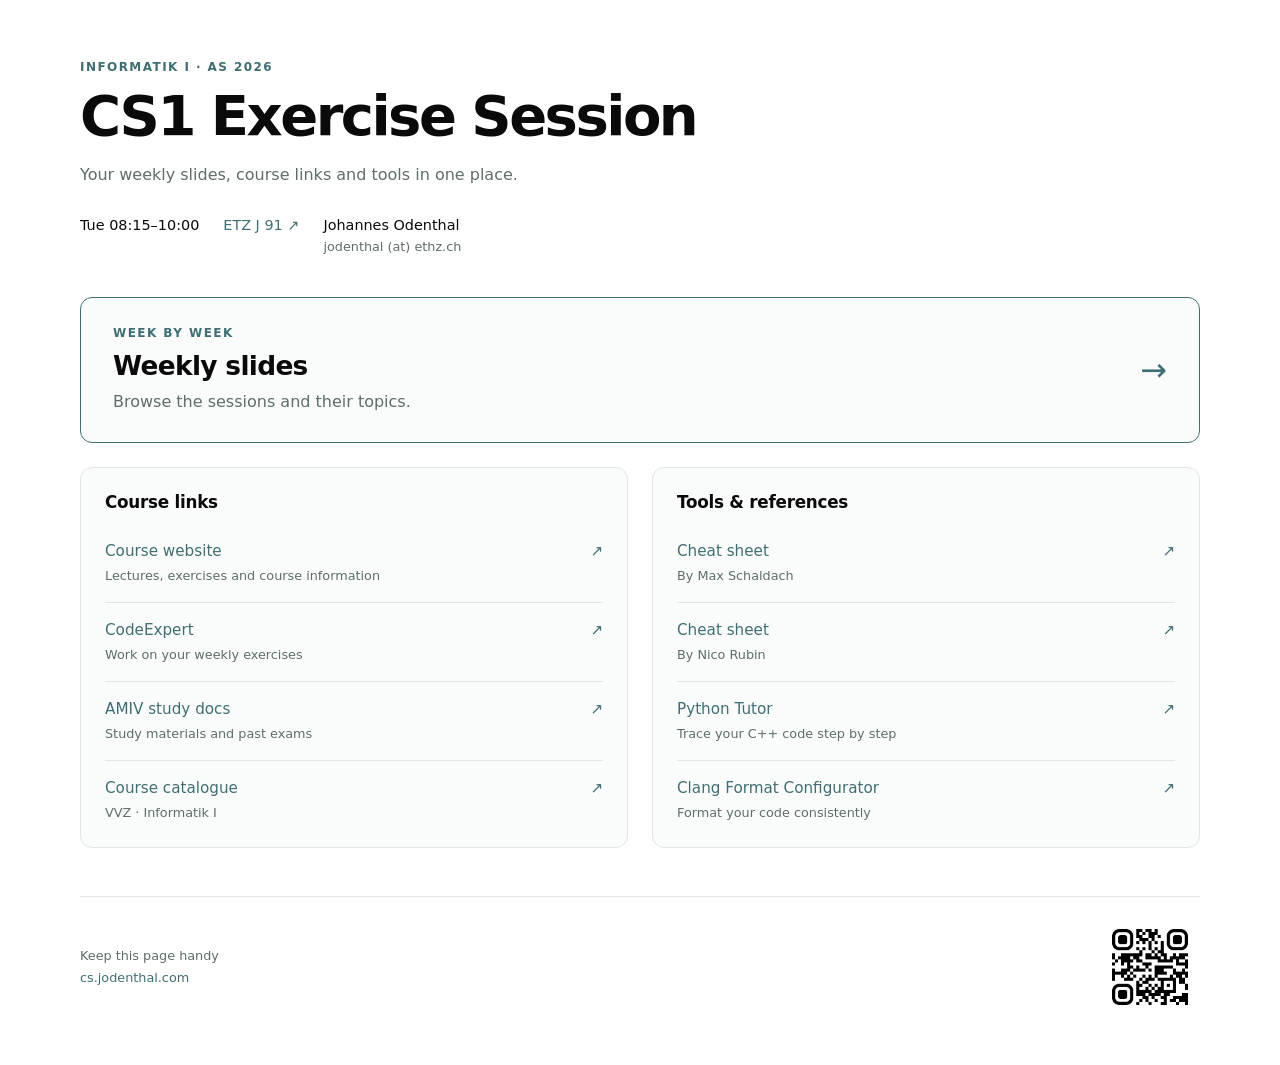
==== index.html @ a99f6c23 "Match homepage to slide gallery and open PDFs in new tabs" ====
<!doctype html>
<html lang="en">
  <head>
    <title>CS1 Exercise Session</title>
    <link href="./main.css" rel="stylesheet" />
    <meta charset="utf-8" />
    <meta name="viewport" content="width=device-width, initial-scale=1" />
    <meta name="robots" content="noindex, nofollow, noarchive" />
    <meta name="color-scheme" content="light dark" />
    <meta name="description" content="Slides, course links and tools for the Informatik I exercise sessions with Johannes Odenthal." />
    <link rel="icon" type="image/x-icon" href="./icon.ico" />
  </head>
  <body>
    <main class="container slides-container home-container">
      <header class="slides-header home-header">
        <p class="eyebrow">Informatik I · AS 2026</p>
        <h1>CS1 Exercise Session</h1>
        <p class="slides-intro">Your weekly slides, course links and tools in one place.</p>
        <div class="class-details" aria-label="Class information">
          <span>Tue 08:15–10:00</span>
          <a class="plain-link" href="https://ethz.ch/en/utils/location.html?building=ETZ&floor=J&room=91&lang=en" target="_blank" rel="noopener noreferrer">ETZ J 91 <span aria-hidden="true">↗</span></a>
          <span>Johannes Odenthal <span class="class-contact">jodenthal (at) ethz.ch</span></span>
        </div>
      </header>

      <a class="slides-feature" href="./slides.html">
        <div>
          <p class="eyebrow">Week by week</p>
          <h2>Weekly slides</h2>
          <p>Browse the sessions and their topics.</p>
        </div>
        <span class="feature-arrow" aria-hidden="true">→</span>
      </a>

      <div class="home-grid">
        <section class="resource-panel" aria-labelledby="course-heading">
          <h2 id="course-heading">Course links</h2>
          <ul class="resource-list">
            <li><a href="https://lec.inf.ethz.ch/mavt/informatik1/2026/" target="_blank" rel="noopener noreferrer"><span>Course website<small>Lectures, exercises and course information</small></span><span aria-hidden="true">↗</span></a></li>
            <li><a href="https://expert.ethz.ch/enrolled/AS26/mavt/exercises" target="_blank" rel="noopener noreferrer"><span>CodeExpert<small>Work on your weekly exercises</small></span><span aria-hidden="true">↗</span></a></li>
            <li><a href="https://exams.amiv.ethz.ch/category/informatikidmavt" target="_blank" rel="noopener noreferrer"><span>AMIV study docs<small>Study materials and past exams</small></span><span aria-hidden="true">↗</span></a></li>
            <li><a href="https://www.vvz.ethz.ch/Vorlesungsverzeichnis/lerneinheit.view?lang=en&semkez=2026W&ansicht=LEHRVERANSTALTUNGEN&lerneinheitId=202779&" target="_blank" rel="noopener noreferrer"><span>Course catalogue<small>VVZ · Informatik I</small></span><span aria-hidden="true">↗</span></a></li>
          </ul>
        </section>

        <section class="resource-panel" aria-labelledby="tools-heading">
          <h2 id="tools-heading">Tools &amp; references</h2>
          <ul class="resource-list">
            <li><a href="https://exams.amiv.ethz.ch/user/mschaldach/document/zf-informatik-i-max-schaldach" target="_blank" rel="noopener noreferrer"><span>Cheat sheet<small>By Max Schaldach</small></span><span aria-hidden="true">↗</span></a></li>
            <li><a href="https://exams.amiv.ethz.ch/user/nrubin/document/2024-hs-info-i-cheat-sheet" target="_blank" rel="noopener noreferrer"><span>Cheat sheet<small>By Nico Rubin</small></span><span aria-hidden="true">↗</span></a></li>
            <li><a href="http://pythontutor.com/cpp.html#mode=display" target="_blank" rel="noopener noreferrer"><span>Python Tutor<small>Trace your C++ code step by step</small></span><span aria-hidden="true">↗</span></a></li>
            <li><a href="https://clang-format-configurator.site" target="_blank" rel="noopener noreferrer"><span>Clang Format Configurator<small>Format your code consistently</small></span><span aria-hidden="true">↗</span></a></li>
          </ul>
        </section>
      </div>

      <footer class="slides-footer home-footer">
        <div>
          <p class="footer-label">Keep this page handy</p>
          <a href="https://cs.jodenthal.com" class="plain-link">cs.jodenthal.com</a>
        </div>
        <img class="site-qr" src="qr-code.png" alt="QR code for cs.jodenthal.com" width="88" height="88" />
      </footer>
    </main>
  </body>
</html>
---- main.css ----
:root {
    --font-color: #0a0a0a;
    --bg-color: #ffffff;
    --link-color: #3f6f73;
}

@media (prefers-color-scheme: dark) {
    :root {
        --font-color: #f5f5f5;
        --bg-color: #000000;
        --link-color: #6f9fa3;
    }
}

body {
    font-family:
        system-ui,
        -apple-system,
        "Segoe UI",
        Roboto,
        "Helvetica Neue",
        "Noto Sans",
        "Liberation Sans",
        Arial,
        sans-serif,
        "Apple Color Emoji",
        "Segoe UI Emoji",
        "Segoe UI Symbol",
        "Noto Color Emoji";
    background-color: var(--bg-color);
    color: var(--font-color);
}

h2 {
    margin-top: 2rem;
    margin-bottom: 1rem;
}

.container {
    max-width: 600px;
    margin: 5vw auto;
    padding: 0 0.5rem;
}

.contact-container {
    display: flex;
    flex-wrap: wrap;
    flex-direction: row;
}

.contact {
    div {
        padding-right: 0.25rem;

        &:not(:first-child)::before {
            content: "//";
        }
    }
    a,
    a:visited,
    a:hover,
    a:active {
        padding: 0.25rem;
        color: var(--link-color);
        text-decoration: none;
    }

    a:hover {
        color: var(--bg-color);
        background-color: var(--font-color);
    }
}

.cv {
    width: 100%;

    td {
        vertical-align: top;
        padding-bottom: 0.5rem;
    }

    tr > td:first-child {
        width: 6ch;
    }
    tr > td:nth-child(2) {
    }

    .cv-comp {
        font-weight: bold;
    }

    a,
    a:visited,
    a:hover,
    a:active,
    a:hover {
        color: inherit;
        text-decoration: inherit;
    }
}

.link-container {
    display: flex;
    flex-wrap: wrap;
    flex-direction: column;
    gap: 0.75rem;
}

.link {
    a,
    a:visited,
    a:hover,
    a:active {
        padding: 0.25rem;
        color: inherit;
        text-decoration: none;
    }

    a:hover {
        color: var(--bg-color);
        background-color: var(--font-color);
    }
}

.plain-link,
.plain-link:visited {
  color: var(--link-color);
  text-decoration: none;
}

.plain-link:hover {
  color: #28565a;
}

img {
  width: 50%;
  height: auto;
  display: block;
}

/* Weekly slides: the same quiet typography and teal accent, with room to browse. */
:root {
  --card-border: #dfe6e5;
  --muted-color: #5f6d6b;
  --card-background: #fafcfb;
}

@media (prefers-color-scheme: dark) {
  :root {
    --card-border: #293332;
    --muted-color: #a2b1af;
    --card-background: #0b100f;
  }
}

.weekly-slides-link {
  display: flex;
  flex-wrap: wrap;
  align-items: baseline;
  gap: 0.4rem 1rem;
}

.link-caption {
  color: var(--muted-color);
  font-size: 0.875rem;
}

.slides-container {
  max-width: 1120px;
  padding: 0 1.25rem;
  margin: 3rem auto;
}

.back-link {
  font-size: 0.9rem;
}

.slides-header {
  margin: 3.75rem 0 2.5rem;
}

.eyebrow {
  margin: 0 0 0.75rem;
  color: var(--link-color);
  font-size: 0.75rem;
  font-weight: 650;
  letter-spacing: 0.12em;
  text-transform: uppercase;
}

.slides-header h1 {
  margin: 0 0 0.9rem;
  font-size: clamp(2.2rem, 5vw, 3.5rem);
  line-height: 1.08;
  letter-spacing: -0.045em;
}

.slides-intro {
  max-width: 39rem;
  color: var(--muted-color);
  line-height: 1.6;
}

.slides-grid {
  display: grid;
  grid-template-columns: repeat(3, minmax(0, 1fr));
  gap: 2rem 1.5rem;
  margin: 0;
  padding: 0;
  list-style: none;
}

.slide-card {
  min-width: 0;
  overflow: hidden;
  border: 1px solid var(--card-border);
  border-radius: 12px;
  background: var(--card-background);
}

.slide-preview {
  display: block;
  position: relative;
  overflow: hidden;
  border-bottom: 1px solid var(--card-border);
  background: #fff;
  color: var(--link-color);
}

.slide-preview img {
  display: block;
  width: 100%;
  height: auto;
  aspect-ratio: 16 / 9;
  object-fit: contain;
  transition: transform 180ms ease;
}

.preview-hint {
  position: absolute;
  right: 0.7rem;
  bottom: 0.7rem;
  padding: 0.4rem 0.6rem;
  border-radius: 5px;
  background: var(--bg-color);
  color: var(--font-color);
  font-size: 0.75rem;
  opacity: 0;
  transition: opacity 180ms ease;
}

.slide-preview:hover img {
  transform: scale(1.025);
}

.slide-preview:hover .preview-hint,
.slide-preview:focus-visible .preview-hint {
  opacity: 1;
}

a:focus-visible {
  outline: 3px solid var(--link-color);
  outline-offset: 4px;
}

.slide-preview:focus-visible {
  outline-offset: -4px;
}

.slide-details {
  padding: 1.25rem 1.3rem 1.5rem;
}

.slide-details h2 {
  margin: 0 0 0.65rem;
  font-size: 1.05rem;
  letter-spacing: -0.015em;
}

.slide-topics {
  margin: 0;
  padding: 0;
  list-style: none;
  color: var(--muted-color);
  font-size: 0.9rem;
  line-height: 1.75;
}

.slides-footer {
  margin-top: 3rem;
  padding-top: 1.25rem;
  border-top: 1px solid var(--card-border);
  color: var(--muted-color);
  font-size: 0.8rem;
}

@media (max-width: 850px) {
  .slides-grid { grid-template-columns: repeat(2, minmax(0, 1fr)); }
}

@media (max-width: 540px) {
  .slides-container { margin-top: 1.75rem; }
  .slides-header { margin: 2.5rem 0 2rem; }
  .slides-grid { grid-template-columns: minmax(0, 1fr); gap: 1.5rem; }
}

@media (prefers-reduced-motion: reduce) {
  .slide-preview img, .preview-hint { transition: none; }
}

/* Home shares the gallery's typography, surfaces and responsive spacing. */
.home-header { margin-top: 3.75rem; }
.home-container .plain-link:hover {
  color: var(--link-color);
  text-decoration: underline;
  text-underline-offset: 0.2em;
}

.class-details {
  display: flex;
  flex-wrap: wrap;
  align-items: baseline;
  gap: 0.65rem 1.5rem;
  margin-top: 1.6rem;
  font-size: 0.9rem;
  line-height: 1.6;
}

.class-contact {
  display: block;
  color: var(--muted-color);
  font-size: 0.8rem;
  overflow-wrap: anywhere;
}

.slides-feature {
  display: flex;
  align-items: center;
  justify-content: space-between;
  gap: 1.5rem;
  margin-bottom: 1.5rem;
  padding: 1.75rem 2rem;
  border: 1px solid var(--link-color);
  border-radius: 12px;
  background: var(--card-background);
  color: var(--font-color);
  text-decoration: none;
}

.slides-feature .eyebrow { margin-bottom: 0.6rem; }
.slides-feature h2 { margin: 0; font-size: 1.65rem; letter-spacing: -0.025em; }
.slides-feature p:last-child { margin: 0.55rem 0 0; color: var(--muted-color); line-height: 1.5; }
.feature-arrow { color: var(--link-color); font-size: 2rem; }
.slides-feature:hover { background: color-mix(in srgb, var(--link-color) 7%, var(--card-background)); }

.home-grid {
  display: grid;
  grid-template-columns: repeat(2, minmax(0, 1fr));
  gap: 1.5rem;
}

.resource-panel {
  min-width: 0;
  padding: 1.5rem;
  border: 1px solid var(--card-border);
  border-radius: 12px;
  background: var(--card-background);
}

.resource-panel h2 { margin: 0 0 0.75rem; font-size: 1.05rem; letter-spacing: -0.015em; }
.resource-list { margin: 0; padding: 0; list-style: none; }
.resource-list li + li { border-top: 1px solid var(--card-border); }

.resource-list a {
  display: flex;
  align-items: baseline;
  justify-content: space-between;
  gap: 1rem;
  padding: 1rem 0;
  color: var(--link-color);
  text-decoration: none;
  font-size: 0.95rem;
  line-height: 1.5;
  overflow-wrap: anywhere;
}

.resource-list a:hover { text-decoration: underline; text-underline-offset: 0.2em; }
.resource-list small { display: block; margin-top: 0.25rem; color: var(--muted-color); font-size: 0.8rem; }
.resource-list li:last-child a { padding-bottom: 0; }
.home-footer { display: flex; align-items: center; justify-content: space-between; gap: 1.5rem; }
.footer-label { margin: 0 0 0.45rem; color: var(--muted-color); }
.home-footer .site-qr { width: 88px; height: 88px; flex-shrink: 0; padding: 6px; border-radius: 6px; background: #fff; }

@media (max-width: 700px) {
  .home-grid { grid-template-columns: minmax(0, 1fr); }
}

@media (max-width: 540px) {
  .home-header { margin-top: 2.5rem; }
  .class-details { gap: 0.6rem 1.1rem; }
  .slides-feature { padding: 1.4rem; }
  .resource-panel { padding: 1.25rem; }
}
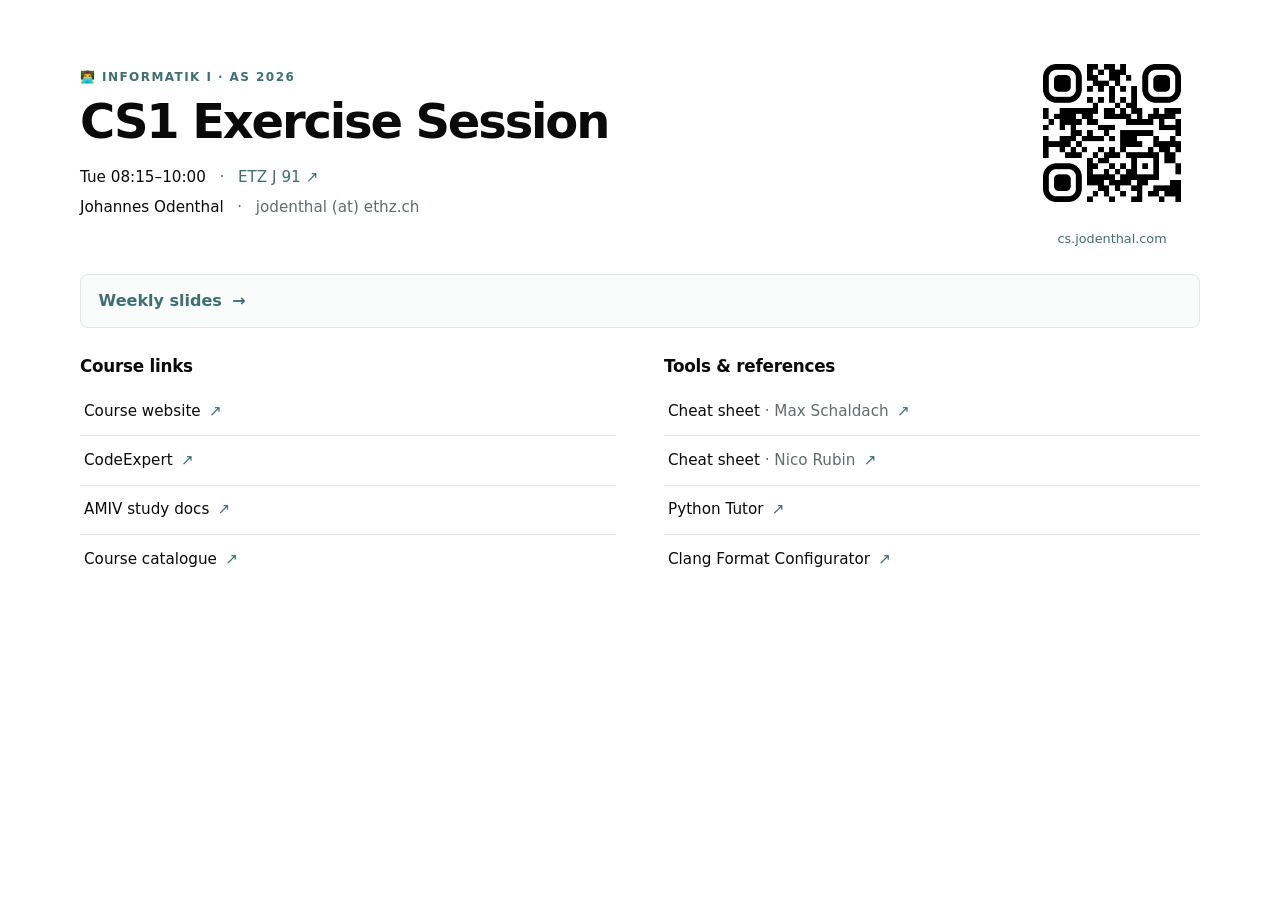
==== commit 34f846c7: "Simplify homepage layout and move QR into desktop header" ====
--- a/index.html
+++ b/index.html
@@ -2,7 +2,7 @@
 <html lang="en">
   <head>
     <title>CS1 Exercise Session</title>
-    <link href="./main.css" rel="stylesheet" />
+    <link href="./main.css?v=20261027-compact" rel="stylesheet" />
     <meta charset="utf-8" />
     <meta name="viewport" content="width=device-width, initial-scale=1" />
     <meta name="robots" content="noindex, nofollow, noarchive" />
@@ -13,54 +13,43 @@
   <body>
     <main class="container slides-container home-container">
       <header class="slides-header home-header">
-        <p class="eyebrow">Informatik I · AS 2026</p>
+        <p class="eyebrow"><span aria-hidden="true">👨‍💻</span> Informatik I · AS 2026</p>
         <h1>CS1 Exercise Session</h1>
-        <p class="slides-intro">Your weekly slides, course links and tools in one place.</p>
         <div class="class-details" aria-label="Class information">
-          <span>Tue 08:15–10:00</span>
-          <a class="plain-link" href="https://ethz.ch/en/utils/location.html?building=ETZ&floor=J&room=91&lang=en" target="_blank" rel="noopener noreferrer">ETZ J 91 <span aria-hidden="true">↗</span></a>
-          <span>Johannes Odenthal <span class="class-contact">jodenthal (at) ethz.ch</span></span>
+          <p>Tue 08:15–10:00 <span class="metadata-separator" aria-hidden="true">·</span> <a class="plain-link" href="https://ethz.ch/en/utils/location.html?building=ETZ&floor=J&room=91&lang=en" target="_blank" rel="noopener noreferrer">ETZ J 91 <span aria-hidden="true">↗</span></a></p>
+          <p>Johannes Odenthal <span class="metadata-separator" aria-hidden="true">·</span> <span class="class-contact">jodenthal (at) ethz.ch</span></p>
         </div>
       </header>
 
-      <a class="slides-feature" href="./slides.html">
-        <div>
-          <p class="eyebrow">Week by week</p>
-          <h2>Weekly slides</h2>
-          <p>Browse the sessions and their topics.</p>
-        </div>
-        <span class="feature-arrow" aria-hidden="true">→</span>
-      </a>
+      <figure class="home-qr">
+        <img class="site-qr" src="qr-code.png" alt="QR code for cs.jodenthal.com" width="160" height="160" />
+        <figcaption><a href="https://cs.jodenthal.com" class="plain-link">cs.jodenthal.com</a></figcaption>
+      </figure>
+
+      <a class="slides-feature" href="./slides.html">Weekly slides <span aria-hidden="true">→</span></a>
 
       <div class="home-grid">
         <section class="resource-panel" aria-labelledby="course-heading">
           <h2 id="course-heading">Course links</h2>
           <ul class="resource-list">
-            <li><a href="https://lec.inf.ethz.ch/mavt/informatik1/2026/" target="_blank" rel="noopener noreferrer"><span>Course website<small>Lectures, exercises and course information</small></span><span aria-hidden="true">↗</span></a></li>
-            <li><a href="https://expert.ethz.ch/enrolled/AS26/mavt/exercises" target="_blank" rel="noopener noreferrer"><span>CodeExpert<small>Work on your weekly exercises</small></span><span aria-hidden="true">↗</span></a></li>
-            <li><a href="https://exams.amiv.ethz.ch/category/informatikidmavt" target="_blank" rel="noopener noreferrer"><span>AMIV study docs<small>Study materials and past exams</small></span><span aria-hidden="true">↗</span></a></li>
-            <li><a href="https://www.vvz.ethz.ch/Vorlesungsverzeichnis/lerneinheit.view?lang=en&semkez=2026W&ansicht=LEHRVERANSTALTUNGEN&lerneinheitId=202779&" target="_blank" rel="noopener noreferrer"><span>Course catalogue<small>VVZ · Informatik I</small></span><span aria-hidden="true">↗</span></a></li>
+            <li><a href="https://lec.inf.ethz.ch/mavt/informatik1/2026/" target="_blank" rel="noopener noreferrer"><span>Course website</span><span aria-hidden="true">↗</span></a></li>
+            <li><a href="https://expert.ethz.ch/enrolled/AS26/mavt/exercises" target="_blank" rel="noopener noreferrer"><span>CodeExpert</span><span aria-hidden="true">↗</span></a></li>
+            <li><a href="https://exams.amiv.ethz.ch/category/informatikidmavt" target="_blank" rel="noopener noreferrer"><span>AMIV study docs</span><span aria-hidden="true">↗</span></a></li>
+            <li><a href="https://www.vvz.ethz.ch/Vorlesungsverzeichnis/lerneinheit.view?lang=en&semkez=2026W&ansicht=LEHRVERANSTALTUNGEN&lerneinheitId=202779&" target="_blank" rel="noopener noreferrer"><span>Course catalogue</span><span aria-hidden="true">↗</span></a></li>
           </ul>
         </section>
 
         <section class="resource-panel" aria-labelledby="tools-heading">
           <h2 id="tools-heading">Tools &amp; references</h2>
           <ul class="resource-list">
-            <li><a href="https://exams.amiv.ethz.ch/user/mschaldach/document/zf-informatik-i-max-schaldach" target="_blank" rel="noopener noreferrer"><span>Cheat sheet<small>By Max Schaldach</small></span><span aria-hidden="true">↗</span></a></li>
-            <li><a href="https://exams.amiv.ethz.ch/user/nrubin/document/2024-hs-info-i-cheat-sheet" target="_blank" rel="noopener noreferrer"><span>Cheat sheet<small>By Nico Rubin</small></span><span aria-hidden="true">↗</span></a></li>
-            <li><a href="http://pythontutor.com/cpp.html#mode=display" target="_blank" rel="noopener noreferrer"><span>Python Tutor<small>Trace your C++ code step by step</small></span><span aria-hidden="true">↗</span></a></li>
-            <li><a href="https://clang-format-configurator.site" target="_blank" rel="noopener noreferrer"><span>Clang Format Configurator<small>Format your code consistently</small></span><span aria-hidden="true">↗</span></a></li>
+            <li><a href="https://exams.amiv.ethz.ch/user/mschaldach/document/zf-informatik-i-max-schaldach" target="_blank" rel="noopener noreferrer"><span>Cheat sheet <span class="resource-author">· Max Schaldach</span></span><span aria-hidden="true">↗</span></a></li>
+            <li><a href="https://exams.amiv.ethz.ch/user/nrubin/document/2024-hs-info-i-cheat-sheet" target="_blank" rel="noopener noreferrer"><span>Cheat sheet <span class="resource-author">· Nico Rubin</span></span><span aria-hidden="true">↗</span></a></li>
+            <li><a href="http://pythontutor.com/cpp.html#mode=display" target="_blank" rel="noopener noreferrer"><span>Python Tutor</span><span aria-hidden="true">↗</span></a></li>
+            <li><a href="https://clang-format-configurator.site" target="_blank" rel="noopener noreferrer"><span>Clang Format Configurator</span><span aria-hidden="true">↗</span></a></li>
           </ul>
         </section>
       </div>
 
-      <footer class="slides-footer home-footer">
-        <div>
-          <p class="footer-label">Keep this page handy</p>
-          <a href="https://cs.jodenthal.com" class="plain-link">cs.jodenthal.com</a>
-        </div>
-        <img class="site-qr" src="qr-code.png" alt="QR code for cs.jodenthal.com" width="88" height="88" />
-      </footer>
     </main>
   </body>
 </html>
--- a/main.css
+++ b/main.css
@@ -308,96 +308,71 @@
   .slide-preview img, .preview-hint { transition: none; }
 }
 
-/* Home shares the gallery's typography, surfaces and responsive spacing. */
-.home-header { margin-top: 3.75rem; }
-.home-container .plain-link:hover {
-  color: var(--link-color);
-  text-decoration: underline;
-  text-underline-offset: 0.2em;
-}
-
-.class-details {
-  display: flex;
-  flex-wrap: wrap;
-  align-items: baseline;
-  gap: 0.65rem 1.5rem;
-  margin-top: 1.6rem;
-  font-size: 0.9rem;
-  line-height: 1.6;
-}
-
-.class-contact {
-  display: block;
-  color: var(--muted-color);
-  font-size: 0.8rem;
-  overflow-wrap: anywhere;
-}
+/* Compact home: explicit metadata, quiet links and a desktop QR alongside the title. */
+.home-container {
+  display: grid;
+  grid-template-columns: minmax(0, 1fr) 180px;
+  grid-template-areas: "header qr" "slides slides" "resources resources";
+  column-gap: 2.5rem;
+  row-gap: 1.75rem;
+  margin: clamp(1.5rem, 5vh, 3rem) auto;
+}
+
+.home-header { grid-area: header; margin: 0; align-self: center; min-width: 0; }
+.home-header h1 { font-size: clamp(2rem, 4vw, 3rem); margin-bottom: 1.1rem; }
+.home-container .plain-link:hover { color: var(--link-color); text-decoration: underline; text-underline-offset: 0.2em; }
+.class-details { font-size: 0.95rem; line-height: 1.7; }
+.class-details p { margin: 0.25rem 0 0; }
+.metadata-separator { margin: 0 0.55rem; color: var(--muted-color); }
+.class-contact { color: var(--muted-color); }
+
+.home-qr { grid-area: qr; justify-self: end; margin: 0; text-align: center; }
+.home-qr .site-qr { width: 160px; height: 160px; padding: 8px; border-radius: 8px; background: #fff; }
+.home-qr figcaption { margin-top: 0.6rem; font-size: 0.8rem; }
 
 .slides-feature {
+  grid-area: slides;
   display: flex;
   align-items: center;
-  justify-content: space-between;
-  gap: 1.5rem;
-  margin-bottom: 1.5rem;
-  padding: 1.75rem 2rem;
-  border: 1px solid var(--link-color);
-  border-radius: 12px;
+  gap: 0.65rem;
+  padding: 0.9rem 1.1rem;
+  border: 1px solid var(--card-border);
+  border-radius: 8px;
   background: var(--card-background);
-  color: var(--font-color);
+  color: var(--link-color);
   text-decoration: none;
-}
-
-.slides-feature .eyebrow { margin-bottom: 0.6rem; }
-.slides-feature h2 { margin: 0; font-size: 1.65rem; letter-spacing: -0.025em; }
-.slides-feature p:last-child { margin: 0.55rem 0 0; color: var(--muted-color); line-height: 1.5; }
-.feature-arrow { color: var(--link-color); font-size: 2rem; }
-.slides-feature:hover { background: color-mix(in srgb, var(--link-color) 7%, var(--card-background)); }
-
-.home-grid {
-  display: grid;
-  grid-template-columns: repeat(2, minmax(0, 1fr));
-  gap: 1.5rem;
-}
-
-.resource-panel {
-  min-width: 0;
-  padding: 1.5rem;
-  border: 1px solid var(--card-border);
-  border-radius: 12px;
-  background: var(--card-background);
-}
-
-.resource-panel h2 { margin: 0 0 0.75rem; font-size: 1.05rem; letter-spacing: -0.015em; }
+  font-size: 1rem;
+  font-weight: 600;
+  line-height: 1.5;
+}
+
+.slides-feature:hover { border-color: var(--link-color); }
+.home-grid { grid-area: resources; display: grid; grid-template-columns: repeat(2, minmax(0, 1fr)); gap: 3rem; }
+.resource-panel { min-width: 0; }
+.resource-panel h2 { margin: 0 0 0.65rem; font-size: 1.05rem; letter-spacing: -0.015em; }
 .resource-list { margin: 0; padding: 0; list-style: none; }
 .resource-list li + li { border-top: 1px solid var(--card-border); }
-
 .resource-list a {
   display: flex;
   align-items: baseline;
-  justify-content: space-between;
-  gap: 1rem;
-  padding: 1rem 0;
-  color: var(--link-color);
+  gap: 0.5rem;
+  padding: 0.8rem 0.25rem;
+  border-radius: 4px;
+  color: var(--font-color);
   text-decoration: none;
   font-size: 0.95rem;
   line-height: 1.5;
-  overflow-wrap: anywhere;
-}
-
-.resource-list a:hover { text-decoration: underline; text-underline-offset: 0.2em; }
-.resource-list small { display: block; margin-top: 0.25rem; color: var(--muted-color); font-size: 0.8rem; }
-.resource-list li:last-child a { padding-bottom: 0; }
-.home-footer { display: flex; align-items: center; justify-content: space-between; gap: 1.5rem; }
-.footer-label { margin: 0 0 0.45rem; color: var(--muted-color); }
-.home-footer .site-qr { width: 88px; height: 88px; flex-shrink: 0; padding: 6px; border-radius: 6px; background: #fff; }
+}
+.resource-list a > span:first-child { min-width: 0; overflow-wrap: anywhere; }
+.resource-list a > span:last-child { flex-shrink: 0; color: var(--link-color); }
+.resource-list a:hover { color: var(--link-color); background: var(--card-background); }
+.resource-author { color: var(--muted-color); }
 
 @media (max-width: 700px) {
-  .home-grid { grid-template-columns: minmax(0, 1fr); }
-}
-
-@media (max-width: 540px) {
-  .home-header { margin-top: 2.5rem; }
-  .class-details { gap: 0.6rem 1.1rem; }
-  .slides-feature { padding: 1.4rem; }
-  .resource-panel { padding: 1.25rem; }
-}
+  .home-container { grid-template-columns: minmax(0, 1fr); grid-template-areas: "header" "slides" "resources" "qr"; gap: 1.75rem; }
+  .home-grid { grid-template-columns: minmax(0, 1fr); gap: 1.75rem; }
+  .home-qr { justify-self: start; margin-top: 0.5rem; }
+  .home-header h1 { font-size: clamp(2rem, 7vw, 2.75rem); }
+  .class-details { font-size: 0.875rem; }
+  .metadata-separator { margin: 0 0.25rem; }
+}
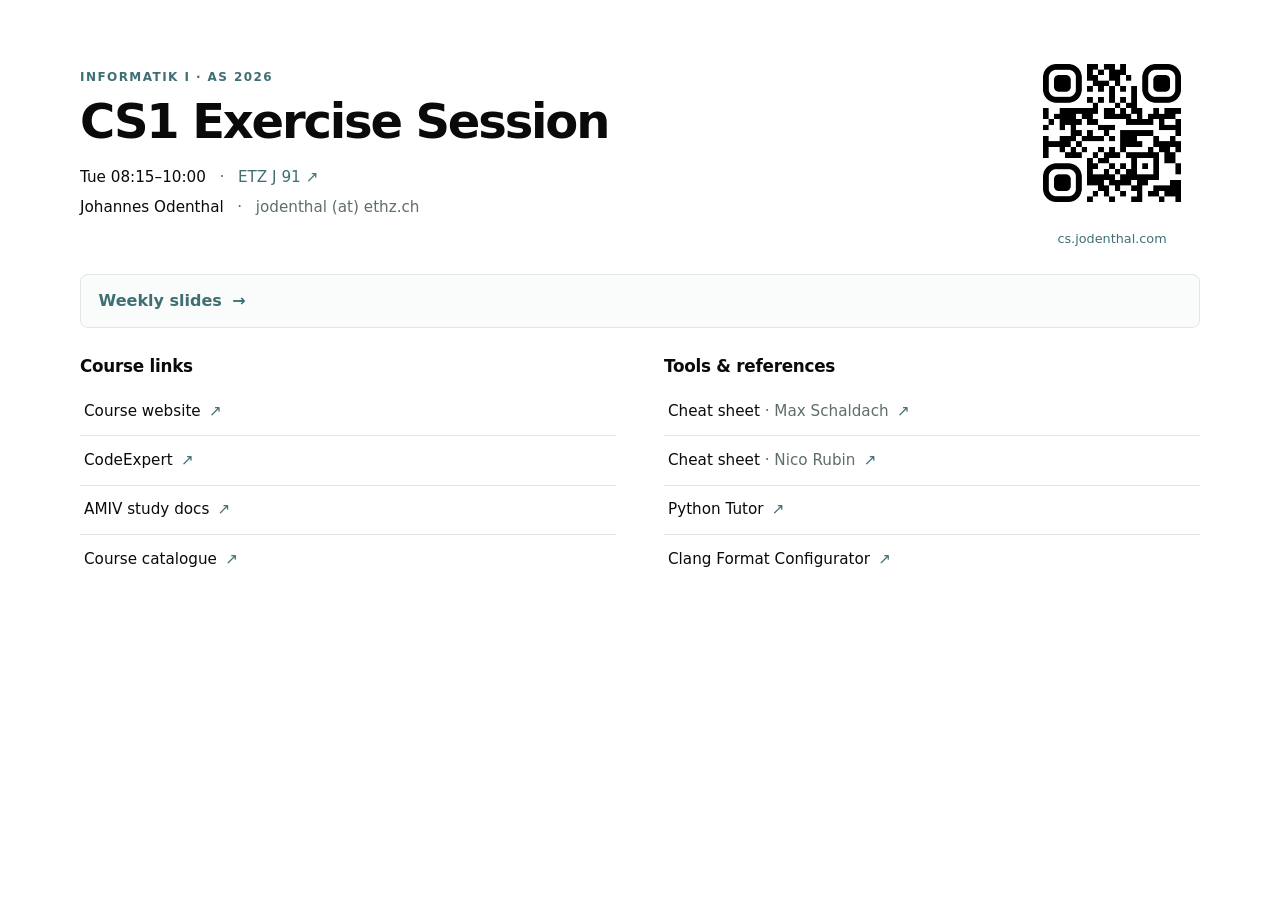
==== commit 65203a90: "Remove emoji from homepage overtitle" ====
--- a/index.html
+++ b/index.html
@@ -13,7 +13,7 @@
   <body>
     <main class="container slides-container home-container">
       <header class="slides-header home-header">
-        <p class="eyebrow"><span aria-hidden="true">👨‍💻</span> Informatik I · AS 2026</p>
+        <p class="eyebrow">Informatik I · AS 2026</p>
         <h1>CS1 Exercise Session</h1>
         <div class="class-details" aria-label="Class information">
           <p>Tue 08:15–10:00 <span class="metadata-separator" aria-hidden="true">·</span> <a class="plain-link" href="https://ethz.ch/en/utils/location.html?building=ETZ&floor=J&room=91&lang=en" target="_blank" rel="noopener noreferrer">ETZ J 91 <span aria-hidden="true">↗</span></a></p>
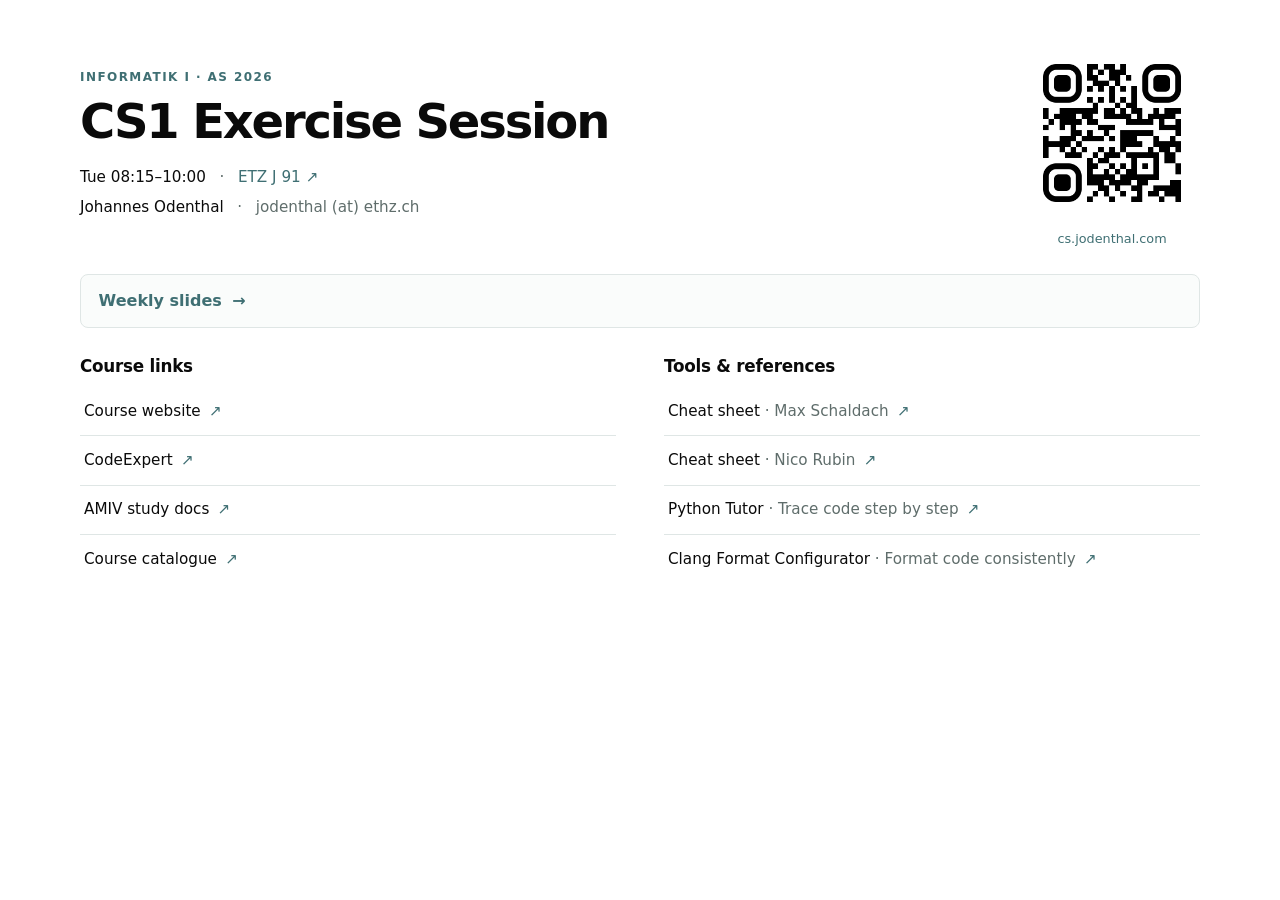
==== commit 4f82746d: "Explain the purpose of tracing and formatting tools" ====
--- a/index.html
+++ b/index.html
@@ -2,7 +2,7 @@
 <html lang="en">
   <head>
     <title>CS1 Exercise Session</title>
-    <link href="./main.css?v=20261027-compact" rel="stylesheet" />
+    <link href="./main.css?v=20261027-contact" rel="stylesheet" />
     <meta charset="utf-8" />
     <meta name="viewport" content="width=device-width, initial-scale=1" />
     <meta name="robots" content="noindex, nofollow, noarchive" />
@@ -17,7 +17,7 @@
         <h1>CS1 Exercise Session</h1>
         <div class="class-details" aria-label="Class information">
           <p>Tue 08:15–10:00 <span class="metadata-separator" aria-hidden="true">·</span> <a class="plain-link" href="https://ethz.ch/en/utils/location.html?building=ETZ&floor=J&room=91&lang=en" target="_blank" rel="noopener noreferrer">ETZ J 91 <span aria-hidden="true">↗</span></a></p>
-          <p>Johannes Odenthal <span class="metadata-separator" aria-hidden="true">·</span> <span class="class-contact">jodenthal (at) ethz.ch</span></p>
+          <p class="contact-line">Johannes Odenthal <span class="metadata-separator" aria-hidden="true">·</span> <span class="class-contact">jodenthal (at) ethz.ch</span></p>
         </div>
       </header>
 
@@ -44,8 +44,8 @@
           <ul class="resource-list">
             <li><a href="https://exams.amiv.ethz.ch/user/mschaldach/document/zf-informatik-i-max-schaldach" target="_blank" rel="noopener noreferrer"><span>Cheat sheet <span class="resource-author">· Max Schaldach</span></span><span aria-hidden="true">↗</span></a></li>
             <li><a href="https://exams.amiv.ethz.ch/user/nrubin/document/2024-hs-info-i-cheat-sheet" target="_blank" rel="noopener noreferrer"><span>Cheat sheet <span class="resource-author">· Nico Rubin</span></span><span aria-hidden="true">↗</span></a></li>
-            <li><a href="http://pythontutor.com/cpp.html#mode=display" target="_blank" rel="noopener noreferrer"><span>Python Tutor</span><span aria-hidden="true">↗</span></a></li>
-            <li><a href="https://clang-format-configurator.site" target="_blank" rel="noopener noreferrer"><span>Clang Format Configurator</span><span aria-hidden="true">↗</span></a></li>
+            <li><a href="http://pythontutor.com/cpp.html#mode=display" target="_blank" rel="noopener noreferrer"><span>Python Tutor <span class="resource-author">· Trace code step by step</span></span><span aria-hidden="true">↗</span></a></li>
+            <li><a href="https://clang-format-configurator.site" target="_blank" rel="noopener noreferrer"><span>Clang Format Configurator <span class="resource-author">· Format code consistently</span></span><span aria-hidden="true">↗</span></a></li>
           </ul>
         </section>
       </div>
--- a/main.css
+++ b/main.css
@@ -324,7 +324,8 @@
 .class-details { font-size: 0.95rem; line-height: 1.7; }
 .class-details p { margin: 0.25rem 0 0; }
 .metadata-separator { margin: 0 0.55rem; color: var(--muted-color); }
-.class-contact { color: var(--muted-color); }
+.contact-line { white-space: nowrap; }
+.class-contact { display: inline; color: var(--muted-color); }
 
 .home-qr { grid-area: qr; justify-self: end; margin: 0; text-align: center; }
 .home-qr .site-qr { width: 160px; height: 160px; padding: 8px; border-radius: 8px; background: #fff; }
@@ -374,5 +375,6 @@
   .home-qr { justify-self: start; margin-top: 0.5rem; }
   .home-header h1 { font-size: clamp(2rem, 7vw, 2.75rem); }
   .class-details { font-size: 0.875rem; }
+  .contact-line { font-size: clamp(0.7rem, 3.5vw, 0.875rem); }
   .metadata-separator { margin: 0 0.25rem; }
 }
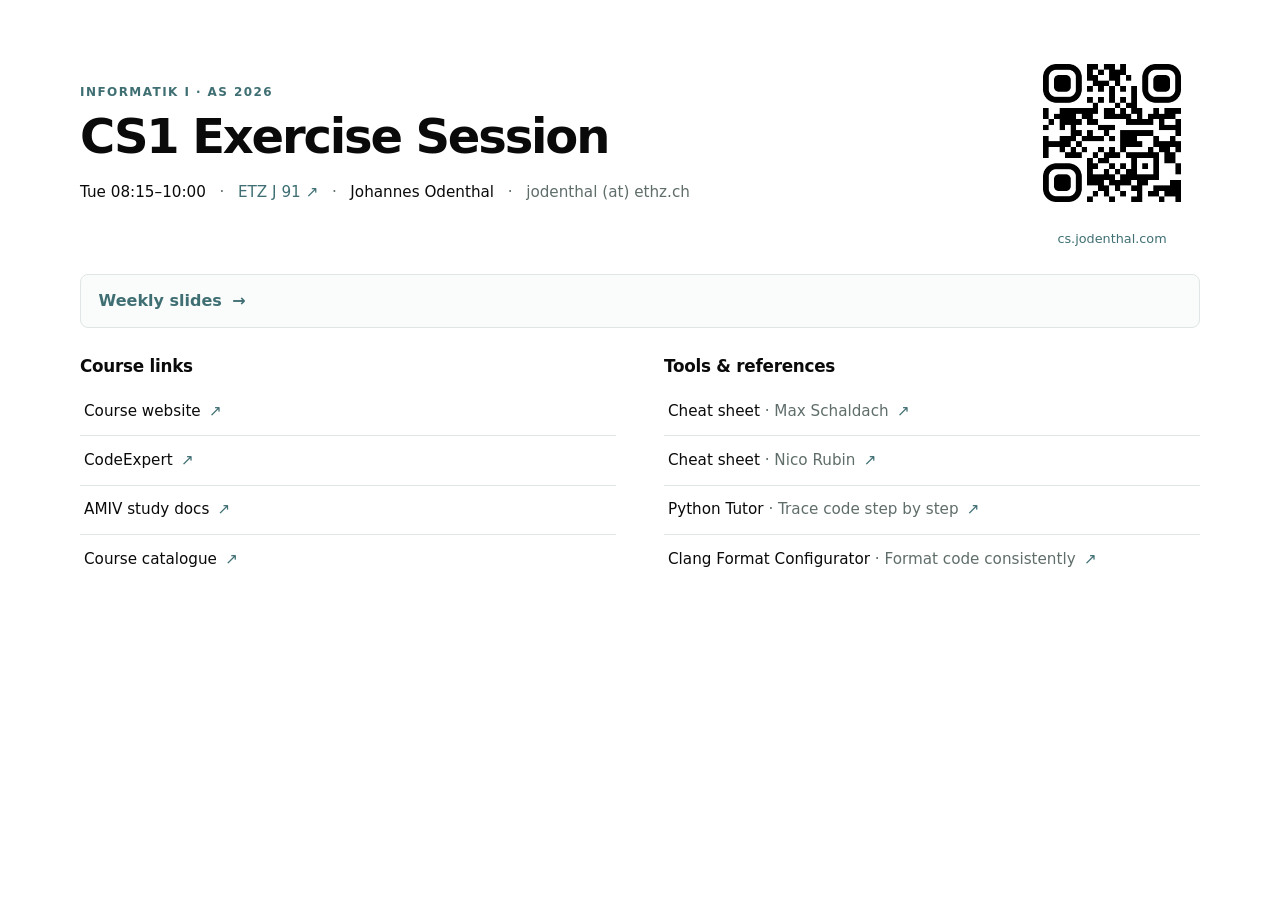
==== commit 8f86ae59: "Place all class and contact details on one line" ====
--- a/index.html
+++ b/index.html
@@ -2,7 +2,7 @@
 <html lang="en">
   <head>
     <title>CS1 Exercise Session</title>
-    <link href="./main.css?v=20261027-contact" rel="stylesheet" />
+    <link href="./main.css?v=20261027-details" rel="stylesheet" />
     <meta charset="utf-8" />
     <meta name="viewport" content="width=device-width, initial-scale=1" />
     <meta name="robots" content="noindex, nofollow, noarchive" />
@@ -16,8 +16,7 @@
         <p class="eyebrow">Informatik I · AS 2026</p>
         <h1>CS1 Exercise Session</h1>
         <div class="class-details" aria-label="Class information">
-          <p>Tue 08:15–10:00 <span class="metadata-separator" aria-hidden="true">·</span> <a class="plain-link" href="https://ethz.ch/en/utils/location.html?building=ETZ&floor=J&room=91&lang=en" target="_blank" rel="noopener noreferrer">ETZ J 91 <span aria-hidden="true">↗</span></a></p>
-          <p class="contact-line">Johannes Odenthal <span class="metadata-separator" aria-hidden="true">·</span> <span class="class-contact">jodenthal (at) ethz.ch</span></p>
+          <p>Tue 08:15–10:00 <span class="metadata-separator" aria-hidden="true">·</span> <a class="plain-link" href="https://ethz.ch/en/utils/location.html?building=ETZ&floor=J&room=91&lang=en" target="_blank" rel="noopener noreferrer">ETZ J 91 <span aria-hidden="true">↗</span></a> <span class="metadata-separator" aria-hidden="true">·</span> Johannes Odenthal <span class="metadata-separator" aria-hidden="true">·</span> <span class="class-contact">jodenthal (at) ethz.ch</span></p>
         </div>
       </header>
 
--- a/main.css
+++ b/main.css
@@ -322,9 +322,8 @@
 .home-header h1 { font-size: clamp(2rem, 4vw, 3rem); margin-bottom: 1.1rem; }
 .home-container .plain-link:hover { color: var(--link-color); text-decoration: underline; text-underline-offset: 0.2em; }
 .class-details { font-size: 0.95rem; line-height: 1.7; }
-.class-details p { margin: 0.25rem 0 0; }
+.class-details p { margin: 0.25rem 0 0; white-space: nowrap; }
 .metadata-separator { margin: 0 0.55rem; color: var(--muted-color); }
-.contact-line { white-space: nowrap; }
 .class-contact { display: inline; color: var(--muted-color); }
 
 .home-qr { grid-area: qr; justify-self: end; margin: 0; text-align: center; }
@@ -375,6 +374,6 @@
   .home-qr { justify-self: start; margin-top: 0.5rem; }
   .home-header h1 { font-size: clamp(2rem, 7vw, 2.75rem); }
   .class-details { font-size: 0.875rem; }
-  .contact-line { font-size: clamp(0.7rem, 3.5vw, 0.875rem); }
+  .class-details p { white-space: normal; }
   .metadata-separator { margin: 0 0.25rem; }
 }
